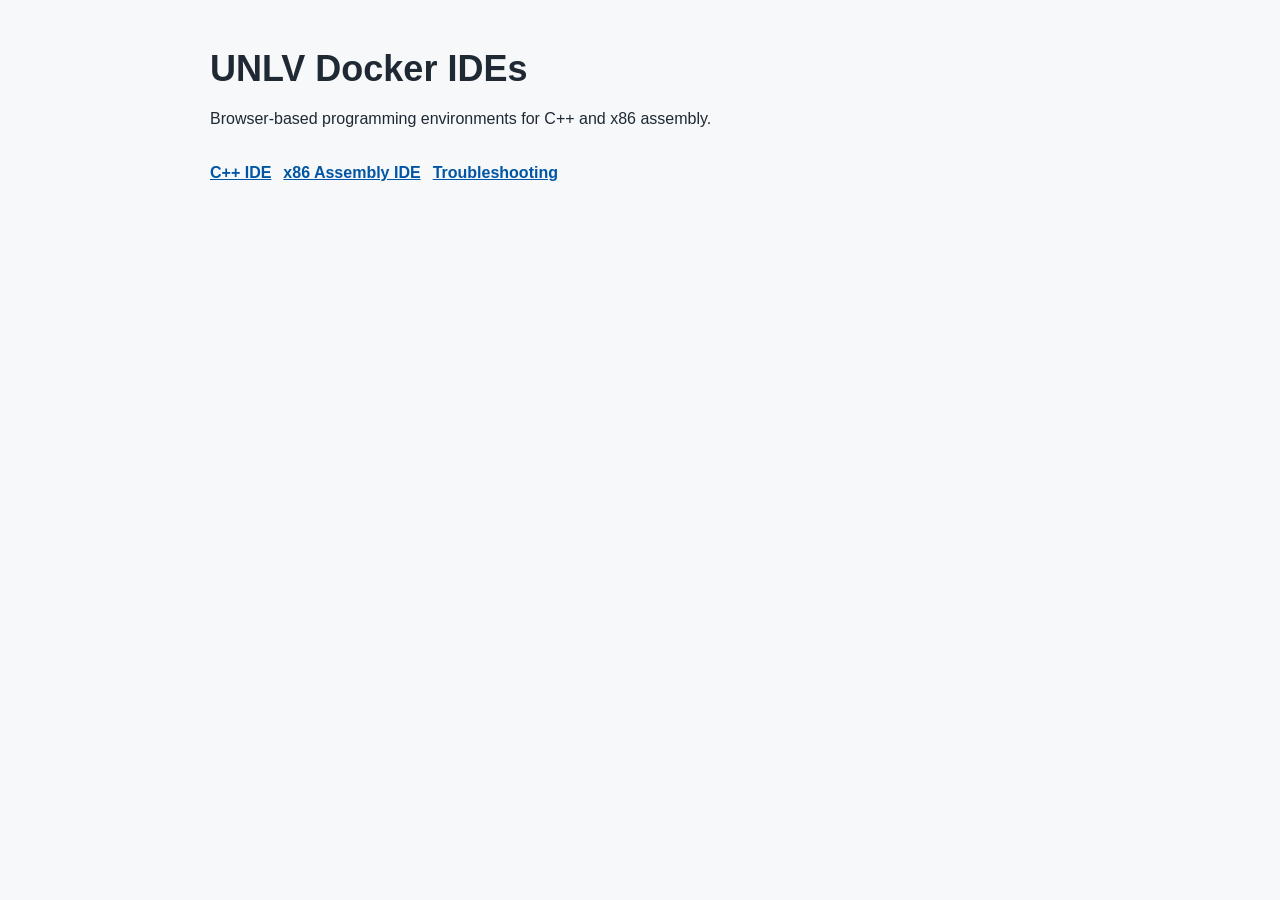
==== docs/index.html @ 0ccd1f43 "Initial UNLV Docker IDEs structure" ====
<!doctype html>
<html lang="en">
  <head>
    <meta charset="utf-8">
    <meta name="viewport" content="width=device-width, initial-scale=1">
    <title>UNLV Docker IDEs</title>
    <link rel="stylesheet" href="assets/styles.css">
  </head>
  <body>
    <main>
      <h1>UNLV Docker IDEs</h1>
      <p>Browser-based programming environments for C++ and x86 assembly.</p>
      <nav>
        <a href="cpp.html">C++ IDE</a>
        <a href="x86.html">x86 Assembly IDE</a>
        <a href="troubleshooting.html">Troubleshooting</a>
      </nav>
    </main>
  </body>
</html>
---- docs/assets/styles.css ----
body {
  margin: 0;
  font-family: Arial, sans-serif;
  color: #1f2933;
  background: #f6f8fa;
}

main {
  max-width: 860px;
  margin: 0 auto;
  padding: 48px 20px;
}

h1 {
  margin: 0 0 12px;
  font-size: 2.25rem;
}

h2 {
  margin-top: 32px;
}

p {
  line-height: 1.6;
}

nav {
  display: flex;
  flex-wrap: wrap;
  gap: 12px;
  margin-top: 32px;
}

a {
  color: #0055a4;
  font-weight: 700;
}

pre {
  overflow-x: auto;
  padding: 16px;
  border: 1px solid #d0d7de;
  background: #ffffff;
}

code {
  font-family: Menlo, Consolas, monospace;
}
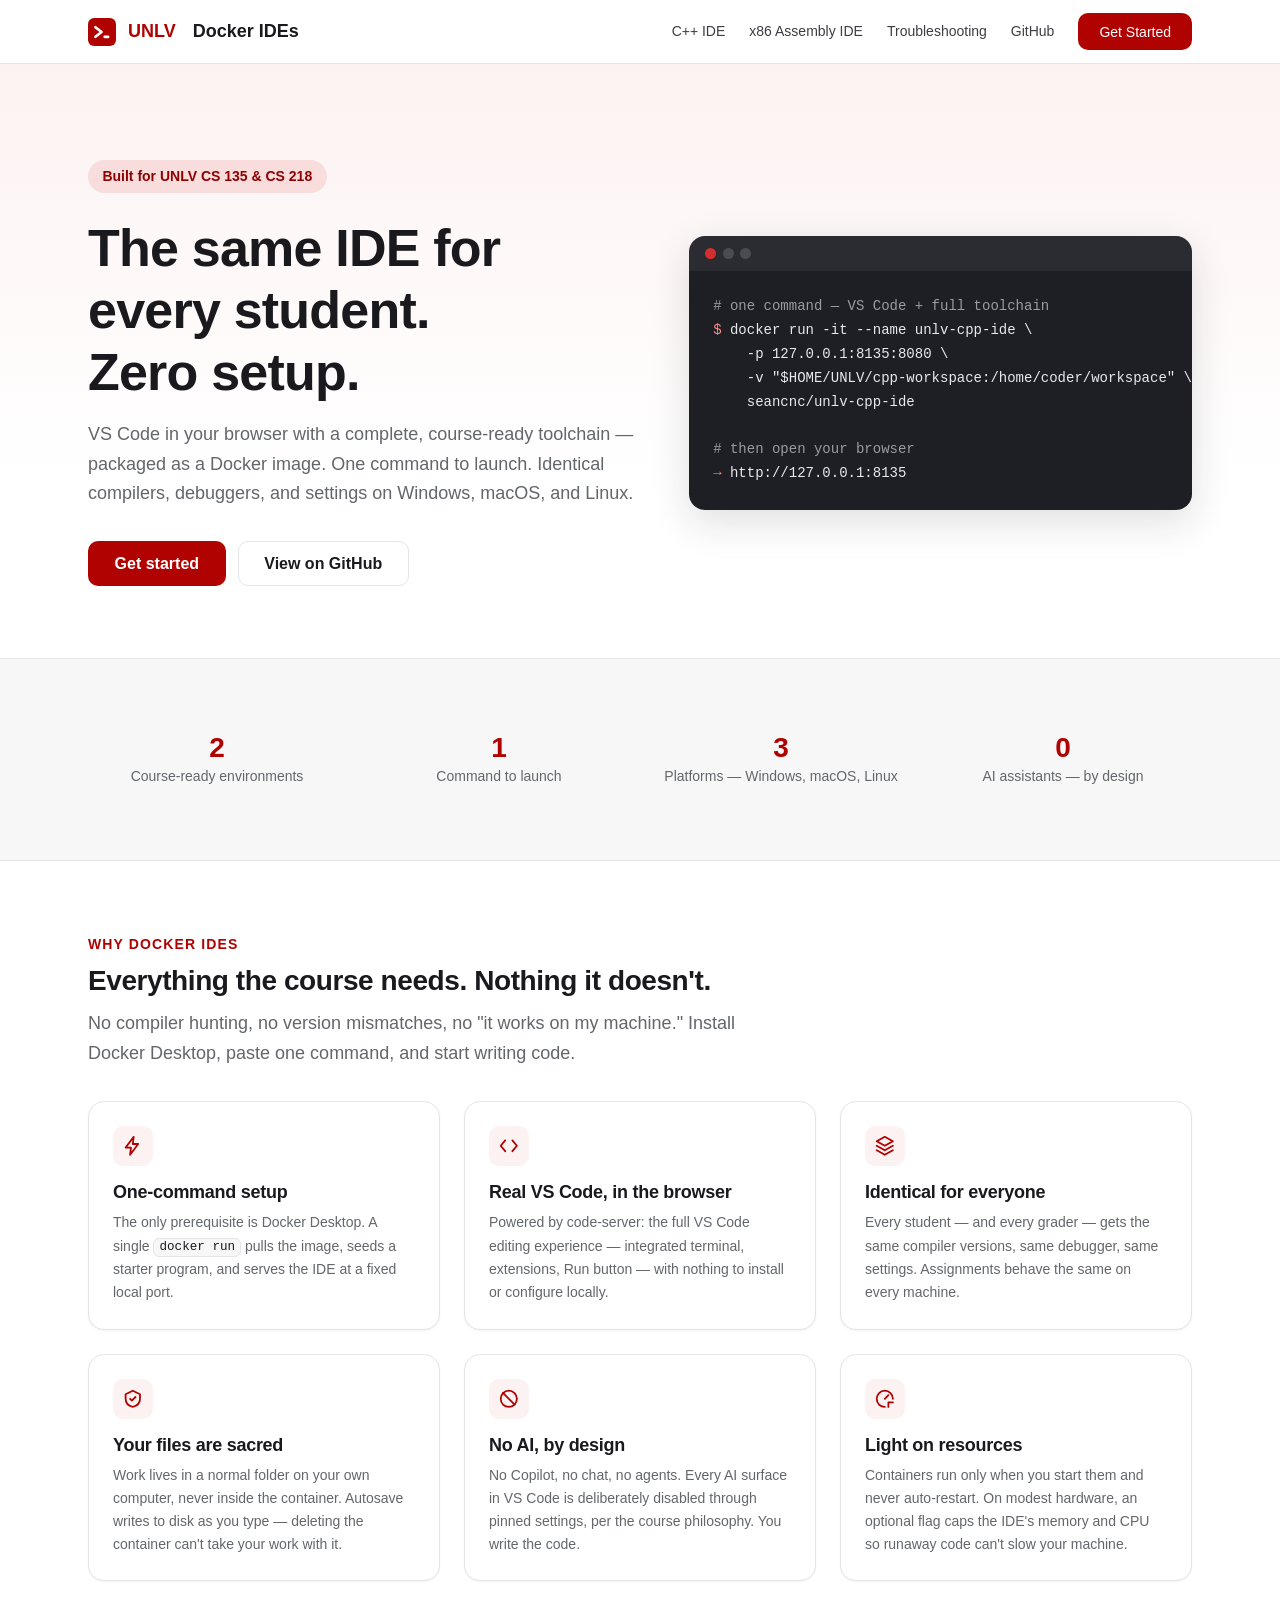
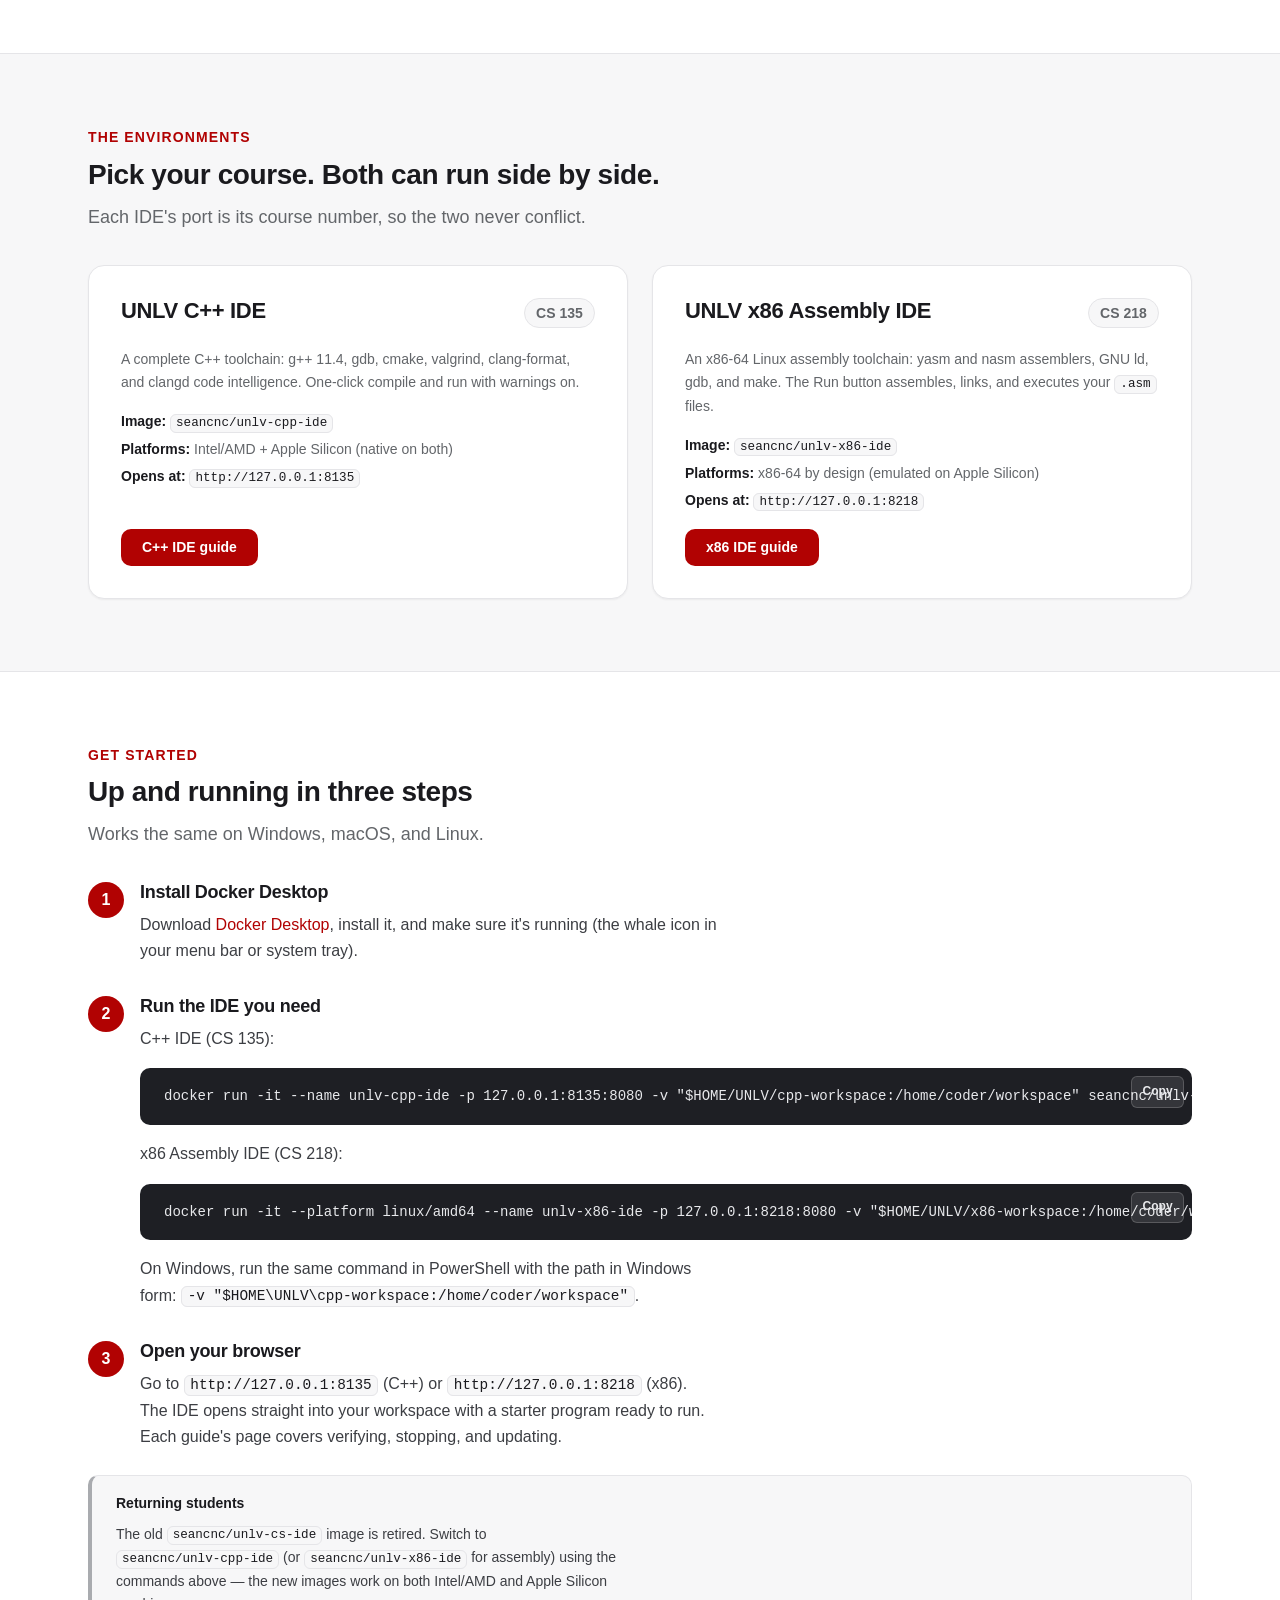
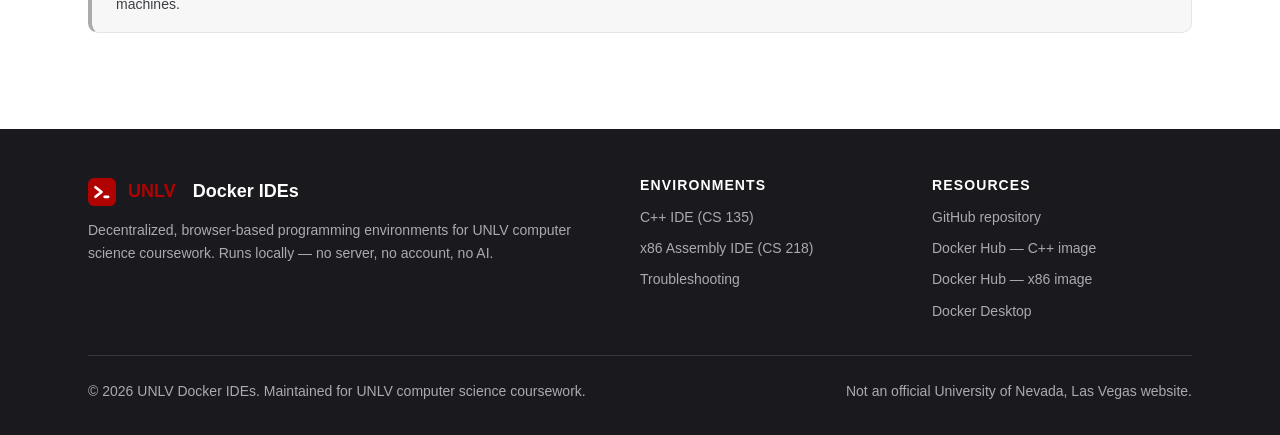
==== commit 2520d764: "Rebuild Pages site as UNLV-themed marketing/docs site Replace the four bare-bones pages with a B2B-S" ====
--- a/docs/index.html
+++ b/docs/index.html
@@ -3,19 +3,265 @@
   <head>
     <meta charset="utf-8">
     <meta name="viewport" content="width=device-width, initial-scale=1">
-    <title>UNLV Docker IDEs</title>
-    <link rel="stylesheet" href="assets/styles.css">
+    <title>UNLV Docker IDEs — Browser-based C++ and x86 Assembly environments</title>
+    <meta name="description" content="One-command, browser-based VS Code environments for UNLV computer science courses. Identical C++ and x86-64 assembly toolchains on Windows, macOS, and Linux.">
+    <meta name="theme-color" content="#b10202">
+    <link rel="icon" type="image/svg+xml" href="assets/img/favicon.svg">
+    <link rel="canonical" href="https://seancnc003.github.io/UNLVDockerIDEs/">
+    <meta property="og:type" content="website">
+    <meta property="og:title" content="UNLV Docker IDEs">
+    <meta property="og:description" content="One-command, browser-based VS Code environments for UNLV computer science courses.">
+    <meta property="og:url" content="https://seancnc003.github.io/UNLVDockerIDEs/">
+    <link rel="stylesheet" href="assets/css/tokens.css">
+    <link rel="stylesheet" href="assets/css/base.css">
+    <link rel="stylesheet" href="assets/css/components.css">
   </head>
   <body>
-    <main>
-      <h1>UNLV Docker IDEs</h1>
-      <p>Browser-based programming environments for C++ and x86 assembly.</p>
-      <nav>
-        <a href="cpp.html">C++ IDE</a>
-        <a href="x86.html">x86 Assembly IDE</a>
-        <a href="troubleshooting.html">Troubleshooting</a>
-      </nav>
+    <a class="skip-link" href="#main">Skip to content</a>
+
+    <header class="site-header">
+      <div class="container site-header__inner">
+        <a class="brand" href="index.html">
+          <svg class="brand__mark" viewBox="0 0 64 64" aria-hidden="true"><rect width="64" height="64" rx="14" fill="#b10202"/><path d="M17 21l14 11-14 11" stroke="#fff" stroke-width="6" fill="none" stroke-linecap="round" stroke-linejoin="round"/><rect x="35" y="40" width="14" height="6" rx="3" fill="#fff"/></svg>
+          <span>UNLV</span>&nbsp;Docker IDEs
+        </a>
+        <button class="nav-toggle" aria-expanded="false" aria-controls="site-nav">
+          <span class="visually-hidden">Menu</span>
+          <svg width="20" height="20" viewBox="0 0 24 24" fill="none" stroke="currentColor" stroke-width="2" stroke-linecap="round" aria-hidden="true"><path d="M4 7h16M4 12h16M4 17h16"/></svg>
+        </button>
+        <nav class="site-nav" id="site-nav" aria-label="Main">
+          <a href="cpp.html">C++ IDE</a>
+          <a href="x86.html">x86 Assembly IDE</a>
+          <a href="troubleshooting.html">Troubleshooting</a>
+          <a href="https://github.com/seancnc003/UNLVDockerIDEs">GitHub</a>
+          <a class="btn btn--primary" href="#get-started">Get Started</a>
+        </nav>
+      </div>
+    </header>
+
+    <main id="main">
+      <!-- Hero -->
+      <section class="hero">
+        <div class="container hero__inner">
+          <div>
+            <p class="badge">Built for UNLV CS 135 &amp; CS 218</p>
+            <h1>The same IDE for every student. Zero setup.</h1>
+            <p class="hero__lead">
+              VS Code in your browser with a complete, course-ready toolchain —
+              packaged as a Docker image. One command to launch. Identical
+              compilers, debuggers, and settings on Windows, macOS, and Linux.
+            </p>
+            <div class="hero__actions">
+              <a class="btn btn--primary btn--lg" href="#get-started">Get started</a>
+              <a class="btn btn--secondary btn--lg" href="https://github.com/seancnc003/UNLVDockerIDEs">View on GitHub</a>
+            </div>
+          </div>
+          <div class="terminal" role="img" aria-label="Terminal showing the single command that launches the C++ IDE">
+            <div class="terminal__bar" aria-hidden="true">
+              <span class="terminal__dot"></span>
+              <span class="terminal__dot"></span>
+              <span class="terminal__dot"></span>
+            </div>
+            <div class="terminal__body"><span class="comment"># one command — VS Code + full toolchain</span>
+<span class="prompt">$</span> docker run -it --name unlv-cpp-ide \
+    -p 127.0.0.1:8135:8080 \
+    -v "$HOME/UNLV/cpp-workspace:/home/coder/workspace" \
+    seancnc/unlv-cpp-ide
+
+<span class="comment"># then open your browser</span>
+<span class="prompt">→</span> http://127.0.0.1:8135</div>
+          </div>
+        </div>
+      </section>
+
+      <!-- Stats -->
+      <section class="section section--alt">
+        <div class="container stats">
+          <div class="stat">
+            <div class="stat__value">2</div>
+            <div class="stat__label">Course-ready environments</div>
+          </div>
+          <div class="stat">
+            <div class="stat__value">1</div>
+            <div class="stat__label">Command to launch</div>
+          </div>
+          <div class="stat">
+            <div class="stat__value">3</div>
+            <div class="stat__label">Platforms — Windows, macOS, Linux</div>
+          </div>
+          <div class="stat">
+            <div class="stat__value">0</div>
+            <div class="stat__label">AI assistants — by design</div>
+          </div>
+        </div>
+      </section>
+
+      <!-- Features -->
+      <section class="section">
+        <div class="container">
+          <p class="section__eyebrow">Why Docker IDEs</p>
+          <h2 class="section__title">Everything the course needs. Nothing it doesn't.</h2>
+          <p class="section__lead">
+            No compiler hunting, no version mismatches, no "it works on my machine."
+            Install Docker Desktop, paste one command, and start writing code.
+          </p>
+          <div class="grid grid--3">
+            <div class="card">
+              <div class="card__icon" aria-hidden="true">
+                <svg viewBox="0 0 24 24" fill="none" stroke="currentColor" stroke-width="2" stroke-linecap="round" stroke-linejoin="round"><path d="M13 2L4 14h6l-1 8 9-12h-6l1-8z"/></svg>
+              </div>
+              <h3>One-command setup</h3>
+              <p>The only prerequisite is Docker Desktop. A single <code>docker run</code> pulls the image, seeds a starter program, and serves the IDE at a fixed local port.</p>
+            </div>
+            <div class="card">
+              <div class="card__icon" aria-hidden="true">
+                <svg viewBox="0 0 24 24" fill="none" stroke="currentColor" stroke-width="2" stroke-linecap="round" stroke-linejoin="round"><path d="M8 6l-5 6 5 6M16 6l5 6-5 6"/></svg>
+              </div>
+              <h3>Real VS Code, in the browser</h3>
+              <p>Powered by code-server: the full VS Code editing experience — integrated terminal, extensions, Run button — with nothing to install or configure locally.</p>
+            </div>
+            <div class="card">
+              <div class="card__icon" aria-hidden="true">
+                <svg viewBox="0 0 24 24" fill="none" stroke="currentColor" stroke-width="2" stroke-linecap="round" stroke-linejoin="round"><path d="M12 2l9 5-9 5-9-5 9-5zM3 12l9 5 9-5M3 17l9 5 9-5"/></svg>
+              </div>
+              <h3>Identical for everyone</h3>
+              <p>Every student — and every grader — gets the same compiler versions, same debugger, same settings. Assignments behave the same on every machine.</p>
+            </div>
+            <div class="card">
+              <div class="card__icon" aria-hidden="true">
+                <svg viewBox="0 0 24 24" fill="none" stroke="currentColor" stroke-width="2" stroke-linecap="round" stroke-linejoin="round"><path d="M12 3l8 4v5c0 5-3.5 8-8 9-4.5-1-8-4-8-9V7l8-4z"/><path d="M9 12l2 2 4-4"/></svg>
+              </div>
+              <h3>Your files are sacred</h3>
+              <p>Work lives in a normal folder on your own computer, never inside the container. Autosave writes to disk as you type — deleting the container can't take your work with it.</p>
+            </div>
+            <div class="card">
+              <div class="card__icon" aria-hidden="true">
+                <svg viewBox="0 0 24 24" fill="none" stroke="currentColor" stroke-width="2" stroke-linecap="round" stroke-linejoin="round"><circle cx="12" cy="12" r="9"/><path d="M5.5 5.5l13 13"/></svg>
+              </div>
+              <h3>No AI, by design</h3>
+              <p>No Copilot, no chat, no agents. Every AI surface in VS Code is deliberately disabled through pinned settings, per the course philosophy. You write the code.</p>
+            </div>
+            <div class="card">
+              <div class="card__icon" aria-hidden="true">
+                <svg viewBox="0 0 24 24" fill="none" stroke="currentColor" stroke-width="2" stroke-linecap="round" stroke-linejoin="round"><path d="M12 21a9 9 0 119-9"/><path d="M12 12l4-4"/><path d="M21 16h-5v5"/></svg>
+              </div>
+              <h3>Light on resources</h3>
+              <p>Containers run only when you start them and never auto-restart. On modest hardware, an optional flag caps the IDE's memory and CPU so runaway code can't slow your machine.</p>
+            </div>
+          </div>
+        </div>
+      </section>
+
+      <!-- Products -->
+      <section class="section section--alt" id="environments">
+        <div class="container">
+          <p class="section__eyebrow">The Environments</p>
+          <h2 class="section__title">Pick your course. Both can run side by side.</h2>
+          <p class="section__lead">
+            Each IDE's port is its course number, so the two never conflict.
+          </p>
+          <div class="grid grid--2">
+            <div class="card product-card">
+              <div class="product-card__header">
+                <h3>UNLV C++ IDE</h3>
+                <span class="tag">CS 135</span>
+              </div>
+              <p>A complete C++ toolchain: g++ 11.4, gdb, cmake, valgrind, clang-format, and clangd code intelligence. One-click compile and run with warnings on.</p>
+              <ul class="product-card__specs">
+                <li><strong>Image:</strong> <code>seancnc/unlv-cpp-ide</code></li>
+                <li><strong>Platforms:</strong> Intel/AMD + Apple Silicon (native on both)</li>
+                <li><strong>Opens at:</strong> <code>http://127.0.0.1:8135</code></li>
+              </ul>
+              <a class="btn btn--primary" href="cpp.html">C++ IDE guide</a>
+            </div>
+            <div class="card product-card">
+              <div class="product-card__header">
+                <h3>UNLV x86 Assembly IDE</h3>
+                <span class="tag">CS 218</span>
+              </div>
+              <p>An x86-64 Linux assembly toolchain: yasm and nasm assemblers, GNU ld, gdb, and make. The Run button assembles, links, and executes your <code>.asm</code> files.</p>
+              <ul class="product-card__specs">
+                <li><strong>Image:</strong> <code>seancnc/unlv-x86-ide</code></li>
+                <li><strong>Platforms:</strong> x86-64 by design (emulated on Apple Silicon)</li>
+                <li><strong>Opens at:</strong> <code>http://127.0.0.1:8218</code></li>
+              </ul>
+              <a class="btn btn--primary" href="x86.html">x86 IDE guide</a>
+            </div>
+          </div>
+        </div>
+      </section>
+
+      <!-- Get started -->
+      <section class="section" id="get-started">
+        <div class="container">
+          <p class="section__eyebrow">Get Started</p>
+          <h2 class="section__title">Up and running in three steps</h2>
+          <p class="section__lead">Works the same on Windows, macOS, and Linux.</p>
+          <ol class="steps">
+            <li>
+              <h3>Install Docker Desktop</h3>
+              <p>Download <a href="https://www.docker.com/products/docker-desktop/">Docker Desktop</a>, install it, and make sure it's running (the whale icon in your menu bar or system tray).</p>
+            </li>
+            <li>
+              <h3>Run the IDE you need</h3>
+              <p>C++ IDE (CS 135):</p>
+              <div class="codeblock">
+                <pre><code>docker run -it --name unlv-cpp-ide -p 127.0.0.1:8135:8080 -v "$HOME/UNLV/cpp-workspace:/home/coder/workspace" seancnc/unlv-cpp-ide</code></pre>
+              </div>
+              <p>x86 Assembly IDE (CS 218):</p>
+              <div class="codeblock">
+                <pre><code>docker run -it --platform linux/amd64 --name unlv-x86-ide -p 127.0.0.1:8218:8080 -v "$HOME/UNLV/x86-workspace:/home/coder/workspace" seancnc/unlv-x86-ide</code></pre>
+              </div>
+              <p>On Windows, run the same command in PowerShell with the path in Windows form: <code>-v "$HOME\UNLV\cpp-workspace:/home/coder/workspace"</code>.</p>
+            </li>
+            <li>
+              <h3>Open your browser</h3>
+              <p>Go to <code>http://127.0.0.1:8135</code> (C++) or <code>http://127.0.0.1:8218</code> (x86). The IDE opens straight into your workspace with a starter program ready to run. Each guide's page covers verifying, stopping, and updating.</p>
+            </li>
+          </ol>
+          <div class="callout">
+            <p class="callout__title">Returning students</p>
+            <p>The old <code>seancnc/unlv-cs-ide</code> image is retired. Switch to <code>seancnc/unlv-cpp-ide</code> (or <code>seancnc/unlv-x86-ide</code> for assembly) using the commands above — the new images work on both Intel/AMD and Apple Silicon machines.</p>
+          </div>
+        </div>
+      </section>
     </main>
+
+    <footer class="site-footer">
+      <div class="container">
+        <div class="site-footer__grid">
+          <div>
+            <a class="brand" href="index.html">
+              <svg class="brand__mark" viewBox="0 0 64 64" aria-hidden="true"><rect width="64" height="64" rx="14" fill="#b10202"/><path d="M17 21l14 11-14 11" stroke="#fff" stroke-width="6" fill="none" stroke-linecap="round" stroke-linejoin="round"/><rect x="35" y="40" width="14" height="6" rx="3" fill="#fff"/></svg>
+              <span>UNLV</span>&nbsp;Docker IDEs
+            </a>
+            <p>Decentralized, browser-based programming environments for UNLV computer science coursework. Runs locally — no server, no account, no AI.</p>
+          </div>
+          <div>
+            <h3>Environments</h3>
+            <ul>
+              <li><a href="cpp.html">C++ IDE (CS 135)</a></li>
+              <li><a href="x86.html">x86 Assembly IDE (CS 218)</a></li>
+              <li><a href="troubleshooting.html">Troubleshooting</a></li>
+            </ul>
+          </div>
+          <div>
+            <h3>Resources</h3>
+            <ul>
+              <li><a href="https://github.com/seancnc003/UNLVDockerIDEs">GitHub repository</a></li>
+              <li><a href="https://hub.docker.com/r/seancnc/unlv-cpp-ide">Docker Hub — C++ image</a></li>
+              <li><a href="https://hub.docker.com/r/seancnc/unlv-x86-ide">Docker Hub — x86 image</a></li>
+              <li><a href="https://www.docker.com/products/docker-desktop/">Docker Desktop</a></li>
+            </ul>
+          </div>
+        </div>
+        <div class="site-footer__legal">
+          <p>© <span id="year">2026</span> UNLV Docker IDEs. Maintained for UNLV computer science coursework.</p>
+          <p>Not an official University of Nevada, Las Vegas website.</p>
+        </div>
+      </div>
+    </footer>
+
+    <script src="assets/js/main.js"></script>
   </body>
 </html>
-
--- a/docs/assets/css/tokens.css
+++ b/docs/assets/css/tokens.css
@@ -0,0 +1,76 @@
+/* ==========================================================================
+   Design tokens — single source of truth for color, type, spacing, elevation.
+   UNLV palette: Scarlet #B10202, Gray #63666A.
+   ========================================================================== */
+
+:root {
+  /* Brand */
+  --scarlet-700: #8e0202;
+  --scarlet-600: #b10202;
+  --scarlet-500: #d32f2f;
+  --scarlet-100: #f9dcdc;
+  --scarlet-050: #fdf2f2;
+
+  /* Neutrals */
+  --ink-900: #1a1a1e;
+  --ink-700: #3c3e43;
+  --ink-500: #63666a;
+  --ink-300: #a9abaf;
+  --line-200: #e5e5e8;
+  --surface-100: #f7f7f8;
+  --surface-000: #ffffff;
+
+  /* Code blocks (always dark) */
+  --code-bg: #1e1f24;
+  --code-ink: #e8e9ec;
+  --code-muted: #9a9ca3;
+  --code-accent: #ff8a80;
+
+  /* Semantic */
+  --color-primary: var(--scarlet-600);
+  --color-primary-hover: var(--scarlet-700);
+  --color-bg: var(--surface-000);
+  --color-bg-alt: var(--surface-100);
+  --color-text: var(--ink-700);
+  --color-heading: var(--ink-900);
+  --color-muted: var(--ink-500);
+  --color-border: var(--line-200);
+
+  /* Type */
+  --font-sans: -apple-system, BlinkMacSystemFont, "Segoe UI", Roboto,
+    "Helvetica Neue", Arial, sans-serif;
+  --font-mono: ui-monospace, "SF Mono", SFMono-Regular, Menlo, Consolas,
+    "Liberation Mono", monospace;
+  --text-sm: 0.875rem;
+  --text-base: 1rem;
+  --text-lg: 1.125rem;
+  --text-xl: 1.375rem;
+  --text-2xl: 1.75rem;
+  --text-hero: clamp(2.1rem, 4.5vw, 3.25rem);
+  --leading-body: 1.65;
+  --leading-tight: 1.2;
+
+  /* Space (4px scale) */
+  --space-1: 0.25rem;
+  --space-2: 0.5rem;
+  --space-3: 0.75rem;
+  --space-4: 1rem;
+  --space-5: 1.5rem;
+  --space-6: 2rem;
+  --space-7: 3rem;
+  --space-8: 4.5rem;
+  --space-9: 6rem;
+
+  /* Shape & elevation */
+  --radius-sm: 6px;
+  --radius-md: 10px;
+  --radius-lg: 16px;
+  --radius-pill: 999px;
+  --shadow-sm: 0 1px 2px rgba(26, 26, 30, 0.06);
+  --shadow-md: 0 4px 16px rgba(26, 26, 30, 0.08);
+  --shadow-lg: 0 12px 40px rgba(26, 26, 30, 0.14);
+
+  /* Layout */
+  --container-max: 72rem;
+  --header-height: 4rem;
+}
--- a/docs/assets/css/base.css
+++ b/docs/assets/css/base.css
@@ -0,0 +1,199 @@
+/* ==========================================================================
+   Base — reset, typography, layout primitives. No component styles here.
+   ========================================================================== */
+
+*,
+*::before,
+*::after {
+  box-sizing: border-box;
+}
+
+* {
+  margin: 0;
+}
+
+html {
+  scroll-behavior: smooth;
+  scroll-padding-top: calc(var(--header-height) + 1rem);
+}
+
+body {
+  font-family: var(--font-sans);
+  font-size: var(--text-base);
+  line-height: var(--leading-body);
+  color: var(--color-text);
+  background: var(--color-bg);
+  -webkit-font-smoothing: antialiased;
+  text-rendering: optimizeLegibility;
+}
+
+h1,
+h2,
+h3,
+h4 {
+  color: var(--color-heading);
+  line-height: var(--leading-tight);
+  font-weight: 700;
+  letter-spacing: -0.015em;
+  text-wrap: balance;
+}
+
+p {
+  max-width: 65ch;
+}
+
+a {
+  color: var(--color-primary);
+  text-decoration: none;
+}
+
+a:hover {
+  text-decoration: underline;
+}
+
+img,
+svg {
+  display: block;
+  max-width: 100%;
+}
+
+code,
+pre {
+  font-family: var(--font-mono);
+  font-size: 0.9em;
+}
+
+/* Inline code only — block code is styled in components.css */
+:not(pre) > code {
+  background: var(--color-bg-alt);
+  border: 1px solid var(--color-border);
+  border-radius: var(--radius-sm);
+  padding: 0.1em 0.4em;
+  color: var(--color-heading);
+  white-space: nowrap;
+}
+
+ul,
+ol {
+  padding-left: 1.25rem;
+}
+
+table {
+  border-collapse: collapse;
+  width: 100%;
+}
+
+button {
+  font: inherit;
+  cursor: pointer;
+}
+
+:focus-visible {
+  outline: 2px solid var(--color-primary);
+  outline-offset: 2px;
+  border-radius: var(--radius-sm);
+}
+
+@media (prefers-reduced-motion: reduce) {
+  html {
+    scroll-behavior: auto;
+  }
+  *,
+  *::before,
+  *::after {
+    animation: none !important;
+    transition: none !important;
+  }
+}
+
+/* Layout primitives
+   ========================================================================== */
+
+.container {
+  max-width: var(--container-max);
+  margin-inline: auto;
+  padding-inline: var(--space-5);
+}
+
+.section {
+  padding-block: var(--space-8);
+}
+
+.section--alt {
+  background: var(--color-bg-alt);
+  border-block: 1px solid var(--color-border);
+}
+
+.section__eyebrow {
+  color: var(--color-primary);
+  font-size: var(--text-sm);
+  font-weight: 700;
+  text-transform: uppercase;
+  letter-spacing: 0.08em;
+  margin-bottom: var(--space-2);
+}
+
+.section__title {
+  font-size: var(--text-2xl);
+  margin-bottom: var(--space-3);
+}
+
+.section__lead {
+  color: var(--color-muted);
+  font-size: var(--text-lg);
+  margin-bottom: var(--space-6);
+}
+
+.grid {
+  display: grid;
+  gap: var(--space-5);
+}
+
+/* minmax(0, …) everywhere: a grid child's min-width defaults to its content
+   width, so one long code line would otherwise blow the track past the
+   container and force horizontal page scroll. */
+.grid > * {
+  min-width: 0;
+}
+
+@media (min-width: 40rem) {
+  .grid--2 {
+    grid-template-columns: repeat(2, minmax(0, 1fr));
+  }
+  .grid--3 {
+    grid-template-columns: repeat(2, minmax(0, 1fr));
+  }
+}
+
+@media (min-width: 60rem) {
+  .grid--3 {
+    grid-template-columns: repeat(3, minmax(0, 1fr));
+  }
+}
+
+/* Accessibility helpers
+   ========================================================================== */
+
+.skip-link {
+  position: absolute;
+  left: -9999px;
+  top: 0;
+  z-index: 100;
+  background: var(--color-primary);
+  color: #fff;
+  padding: var(--space-2) var(--space-4);
+  border-radius: 0 0 var(--radius-sm) 0;
+}
+
+.skip-link:focus {
+  left: 0;
+}
+
+.visually-hidden {
+  position: absolute;
+  width: 1px;
+  height: 1px;
+  overflow: hidden;
+  clip: rect(0 0 0 0);
+  white-space: nowrap;
+}
--- a/docs/assets/css/components.css
+++ b/docs/assets/css/components.css
@@ -0,0 +1,723 @@
+/* ==========================================================================
+   Components — header, buttons, hero, cards, code blocks, callouts,
+   tables, steps, footer. One block per component, alphabetical-ish by flow.
+   ========================================================================== */
+
+/* Header / navigation
+   ========================================================================== */
+
+.site-header {
+  position: sticky;
+  top: 0;
+  z-index: 50;
+  height: var(--header-height);
+  background: rgba(255, 255, 255, 0.92);
+  backdrop-filter: blur(8px);
+  border-bottom: 1px solid var(--color-border);
+}
+
+.site-header__inner {
+  height: 100%;
+  display: flex;
+  align-items: center;
+  justify-content: space-between;
+  gap: var(--space-4);
+}
+
+.brand {
+  display: flex;
+  align-items: center;
+  gap: var(--space-3);
+  color: var(--color-heading);
+  font-weight: 700;
+  font-size: var(--text-lg);
+  white-space: nowrap;
+}
+
+.brand:hover {
+  text-decoration: none;
+}
+
+.brand__mark {
+  width: 1.75rem;
+  height: 1.75rem;
+  flex: none;
+}
+
+.brand span {
+  color: var(--color-primary);
+}
+
+.site-nav {
+  display: flex;
+  align-items: center;
+  gap: var(--space-5);
+}
+
+.site-nav a {
+  color: var(--color-text);
+  font-weight: 500;
+  font-size: var(--text-sm);
+}
+
+.site-nav a:hover {
+  color: var(--color-heading);
+  text-decoration: none;
+}
+
+.site-nav a[aria-current="page"] {
+  color: var(--color-primary);
+  font-weight: 700;
+}
+
+/* Beat the .site-nav a color rule, which otherwise wins on specificity */
+.site-nav a.btn--primary {
+  color: #fff;
+}
+
+.site-nav a.btn--primary:hover {
+  color: #fff;
+}
+
+.nav-toggle {
+  display: none;
+  background: none;
+  border: 1px solid var(--color-border);
+  border-radius: var(--radius-sm);
+  padding: var(--space-2);
+  color: var(--color-heading);
+}
+
+@media (max-width: 47.99rem) {
+  .nav-toggle {
+    display: inline-flex;
+  }
+
+  .site-nav {
+    position: absolute;
+    top: var(--header-height);
+    left: 0;
+    right: 0;
+    flex-direction: column;
+    align-items: stretch;
+    gap: 0;
+    background: var(--color-bg);
+    border-bottom: 1px solid var(--color-border);
+    box-shadow: var(--shadow-md);
+    display: none;
+  }
+
+  .site-nav.is-open {
+    display: flex;
+  }
+
+  .site-nav a {
+    padding: var(--space-4) var(--space-5);
+    border-top: 1px solid var(--color-border);
+  }
+
+  .site-nav .btn {
+    margin: var(--space-4) var(--space-5);
+  }
+}
+
+/* Buttons
+   ========================================================================== */
+
+.btn {
+  display: inline-flex;
+  align-items: center;
+  justify-content: center;
+  gap: var(--space-2);
+  padding: 0.65rem 1.25rem;
+  border-radius: var(--radius-md);
+  border: 1px solid transparent;
+  font-weight: 600;
+  font-size: var(--text-sm);
+  line-height: 1;
+  transition: background-color 0.15s ease, border-color 0.15s ease;
+}
+
+.btn:hover {
+  text-decoration: none;
+}
+
+.btn--primary {
+  background: var(--color-primary);
+  color: #fff;
+}
+
+.btn--primary:hover {
+  background: var(--color-primary-hover);
+}
+
+.btn--secondary {
+  background: var(--color-bg);
+  color: var(--color-heading);
+  border-color: var(--color-border);
+}
+
+.btn--secondary:hover {
+  border-color: var(--ink-300);
+}
+
+.btn--lg {
+  padding: 0.85rem 1.6rem;
+  font-size: var(--text-base);
+}
+
+/* Hero
+   ========================================================================== */
+
+.hero {
+  padding-block: var(--space-9) var(--space-8);
+  background: linear-gradient(180deg, var(--scarlet-050) 0%, var(--color-bg) 70%);
+}
+
+.hero__inner {
+  display: grid;
+  gap: var(--space-7);
+  align-items: center;
+}
+
+.hero__inner > * {
+  min-width: 0;
+}
+
+@media (min-width: 60rem) {
+  .hero__inner {
+    grid-template-columns: minmax(0, 1.1fr) minmax(0, 1fr);
+  }
+}
+
+.hero h1 {
+  font-size: var(--text-hero);
+  margin-bottom: var(--space-4);
+}
+
+.hero__lead {
+  font-size: var(--text-lg);
+  color: var(--color-muted);
+  margin-bottom: var(--space-6);
+}
+
+.hero__actions {
+  display: flex;
+  flex-wrap: wrap;
+  gap: var(--space-3);
+}
+
+.badge {
+  display: inline-flex;
+  align-items: center;
+  gap: var(--space-2);
+  background: var(--scarlet-100);
+  color: var(--scarlet-700);
+  font-size: var(--text-sm);
+  font-weight: 600;
+  border-radius: var(--radius-pill);
+  padding: 0.3rem 0.9rem;
+  margin-bottom: var(--space-5);
+}
+
+/* Terminal mock (hero art)
+   ========================================================================== */
+
+.terminal {
+  background: var(--code-bg);
+  border-radius: var(--radius-lg);
+  box-shadow: var(--shadow-lg);
+  overflow: hidden;
+  font-family: var(--font-mono);
+  font-size: var(--text-sm);
+}
+
+.terminal__bar {
+  display: flex;
+  align-items: center;
+  gap: 0.4rem;
+  padding: var(--space-3) var(--space-4);
+  background: rgba(255, 255, 255, 0.06);
+}
+
+.terminal__dot {
+  width: 0.7rem;
+  height: 0.7rem;
+  border-radius: 50%;
+  background: var(--ink-500);
+  opacity: 0.55;
+}
+
+.terminal__dot:first-child {
+  background: var(--scarlet-500);
+  opacity: 1;
+}
+
+.terminal__body {
+  padding: var(--space-5);
+  color: var(--code-ink);
+  line-height: 1.7;
+  white-space: pre;
+  overflow-x: auto;
+}
+
+.terminal__body .prompt {
+  color: var(--code-accent);
+  user-select: none;
+}
+
+.terminal__body .comment {
+  color: var(--code-muted);
+}
+
+/* Stats strip
+   ========================================================================== */
+
+.stats {
+  display: grid;
+  grid-template-columns: repeat(2, minmax(0, 1fr));
+  gap: var(--space-5);
+  text-align: center;
+}
+
+@media (min-width: 48rem) {
+  .stats {
+    grid-template-columns: repeat(4, minmax(0, 1fr));
+  }
+}
+
+.stat__value {
+  font-size: var(--text-2xl);
+  font-weight: 800;
+  color: var(--color-primary);
+  line-height: var(--leading-tight);
+}
+
+.stat__label {
+  color: var(--color-muted);
+  font-size: var(--text-sm);
+}
+
+/* Cards
+   ========================================================================== */
+
+.card {
+  background: var(--color-bg);
+  border: 1px solid var(--color-border);
+  border-radius: var(--radius-lg);
+  padding: var(--space-5);
+  box-shadow: var(--shadow-sm);
+}
+
+.card h3 {
+  font-size: var(--text-lg);
+  margin-bottom: var(--space-2);
+}
+
+.card > p {
+  color: var(--color-muted);
+  font-size: var(--text-sm);
+}
+
+.card__icon {
+  width: 2.5rem;
+  height: 2.5rem;
+  display: flex;
+  align-items: center;
+  justify-content: center;
+  background: var(--scarlet-050);
+  color: var(--color-primary);
+  border-radius: var(--radius-md);
+  margin-bottom: var(--space-4);
+}
+
+.card__icon svg {
+  width: 1.35rem;
+  height: 1.35rem;
+}
+
+/* Product cards */
+
+.product-card {
+  display: flex;
+  flex-direction: column;
+  gap: var(--space-4);
+  padding: var(--space-6);
+}
+
+.product-card__header {
+  display: flex;
+  align-items: baseline;
+  justify-content: space-between;
+  gap: var(--space-3);
+  flex-wrap: wrap;
+}
+
+.product-card h3 {
+  font-size: var(--text-xl);
+}
+
+.product-card .tag {
+  font-size: var(--text-sm);
+  font-weight: 600;
+  color: var(--color-muted);
+  background: var(--color-bg-alt);
+  border: 1px solid var(--color-border);
+  border-radius: var(--radius-pill);
+  padding: 0.15rem 0.7rem;
+  white-space: nowrap;
+}
+
+.product-card__specs {
+  font-size: var(--text-sm);
+  color: var(--color-muted);
+  display: grid;
+  gap: var(--space-1);
+  padding: 0;
+  margin: 0;
+  list-style: none;
+}
+
+.product-card__specs strong {
+  color: var(--color-heading);
+}
+
+.product-card .btn {
+  align-self: flex-start;
+  margin-top: auto;
+}
+
+/* Code blocks + copy button
+   ========================================================================== */
+
+.codeblock {
+  position: relative;
+  margin-block: var(--space-4);
+}
+
+.codeblock pre {
+  background: var(--code-bg);
+  color: var(--code-ink);
+  border-radius: var(--radius-md);
+  padding: var(--space-4) var(--space-5);
+  overflow-x: auto;
+  line-height: 1.7;
+}
+
+.codeblock code {
+  font-size: var(--text-sm);
+}
+
+.copy-btn {
+  position: absolute;
+  top: var(--space-2);
+  right: var(--space-2);
+  background: rgba(255, 255, 255, 0.1);
+  color: var(--code-ink);
+  border: 1px solid rgba(255, 255, 255, 0.18);
+  border-radius: var(--radius-sm);
+  padding: 0.3rem 0.65rem;
+  font-size: 0.75rem;
+  font-weight: 600;
+  transition: background-color 0.15s ease;
+}
+
+.copy-btn:hover {
+  background: rgba(255, 255, 255, 0.22);
+}
+
+.copy-btn.is-copied {
+  background: var(--scarlet-600);
+  border-color: var(--scarlet-600);
+  color: #fff;
+}
+
+/* Callouts
+   ========================================================================== */
+
+.callout {
+  border-radius: var(--radius-md);
+  border: 1px solid var(--color-border);
+  border-left: 4px solid var(--ink-300);
+  background: var(--color-bg-alt);
+  padding: var(--space-4) var(--space-5);
+  margin-block: var(--space-5);
+}
+
+.callout p {
+  font-size: var(--text-sm);
+}
+
+.callout p + p {
+  margin-top: var(--space-2);
+}
+
+.callout__title {
+  font-weight: 700;
+  color: var(--color-heading);
+  margin-bottom: var(--space-1);
+}
+
+.callout--danger {
+  border-left-color: var(--scarlet-600);
+  background: var(--scarlet-050);
+}
+
+.callout--danger .callout__title {
+  color: var(--scarlet-700);
+}
+
+/* Spec table
+   ========================================================================== */
+
+.spec-table {
+  border: 1px solid var(--color-border);
+  border-radius: var(--radius-md);
+  overflow: hidden;
+  font-size: var(--text-sm);
+  margin-block: var(--space-5);
+}
+
+.spec-table table {
+  margin: 0;
+}
+
+.spec-table th,
+.spec-table td {
+  text-align: left;
+  padding: var(--space-3) var(--space-4);
+  border-top: 1px solid var(--color-border);
+  vertical-align: top;
+}
+
+.spec-table tr:first-child th,
+.spec-table tr:first-child td {
+  border-top: none;
+}
+
+.spec-table th {
+  width: 11rem;
+  color: var(--color-heading);
+  font-weight: 600;
+  background: var(--color-bg-alt);
+}
+
+/* Steps
+   ========================================================================== */
+
+.steps {
+  list-style: none;
+  padding: 0;
+  counter-reset: step;
+  display: grid;
+  grid-template-columns: minmax(0, 1fr);
+  gap: var(--space-6);
+}
+
+.steps > li {
+  counter-increment: step;
+  position: relative;
+  padding-left: 3.25rem;
+}
+
+.steps > li::before {
+  content: counter(step);
+  position: absolute;
+  left: 0;
+  top: 0;
+  width: 2.25rem;
+  height: 2.25rem;
+  display: flex;
+  align-items: center;
+  justify-content: center;
+  background: var(--color-primary);
+  color: #fff;
+  font-weight: 700;
+  border-radius: 50%;
+}
+
+.steps h3 {
+  font-size: var(--text-lg);
+  margin-bottom: var(--space-2);
+}
+
+/* Page hero (interior pages)
+   ========================================================================== */
+
+.page-hero {
+  padding-block: var(--space-8) var(--space-6);
+  background: linear-gradient(180deg, var(--scarlet-050) 0%, var(--color-bg) 100%);
+  border-bottom: 1px solid var(--color-border);
+}
+
+.page-hero h1 {
+  font-size: clamp(1.9rem, 3.5vw, 2.6rem);
+  margin-bottom: var(--space-3);
+}
+
+.page-hero p {
+  color: var(--color-muted);
+  font-size: var(--text-lg);
+}
+
+/* Prose sections on interior pages */
+
+.prose {
+  max-width: 46rem;
+}
+
+.prose h2 {
+  font-size: var(--text-xl);
+  margin: var(--space-7) 0 var(--space-3);
+  padding-top: var(--space-5);
+  border-top: 1px solid var(--color-border);
+}
+
+.prose h2:first-child {
+  margin-top: 0;
+  padding-top: 0;
+  border-top: none;
+}
+
+.prose p + p {
+  margin-top: var(--space-3);
+}
+
+.prose ul {
+  margin-block: var(--space-3);
+  display: grid;
+  gap: var(--space-2);
+}
+
+/* Troubleshooting entries
+   ========================================================================== */
+
+.issue {
+  border: 1px solid var(--color-border);
+  border-radius: var(--radius-lg);
+  padding: var(--space-5) var(--space-6);
+  margin-bottom: var(--space-5);
+  background: var(--color-bg);
+  box-shadow: var(--shadow-sm);
+}
+
+.issue h2 {
+  font-size: var(--text-lg);
+  margin-bottom: var(--space-2);
+}
+
+.issue p + p {
+  margin-top: var(--space-3);
+}
+
+/* CTA band
+   ========================================================================== */
+
+.cta-band {
+  background: var(--scarlet-600);
+  color: #fff;
+  padding-block: var(--space-8);
+  text-align: center;
+}
+
+.cta-band h2 {
+  color: #fff;
+  font-size: var(--text-2xl);
+  margin-bottom: var(--space-3);
+}
+
+.cta-band p {
+  color: rgba(255, 255, 255, 0.85);
+  margin: 0 auto var(--space-5);
+}
+
+.cta-band .btn--primary {
+  background: #fff;
+  color: var(--scarlet-700);
+}
+
+.cta-band .btn--primary:hover {
+  background: var(--scarlet-050);
+}
+
+/* Footer
+   ========================================================================== */
+
+.site-footer {
+  background: var(--ink-900);
+  color: var(--ink-300);
+  padding-block: var(--space-7) var(--space-6);
+  font-size: var(--text-sm);
+}
+
+.site-footer__grid {
+  display: grid;
+  gap: var(--space-6);
+  margin-bottom: var(--space-6);
+}
+
+@media (min-width: 48rem) {
+  .site-footer__grid {
+    grid-template-columns: minmax(0, 2fr) minmax(0, 1fr) minmax(0, 1fr);
+  }
+}
+
+.site-footer .brand {
+  color: #fff;
+  margin-bottom: var(--space-3);
+}
+
+.site-footer h3 {
+  color: #fff;
+  font-size: var(--text-sm);
+  text-transform: uppercase;
+  letter-spacing: 0.08em;
+  margin-bottom: var(--space-3);
+}
+
+.site-footer ul {
+  list-style: none;
+  padding: 0;
+  display: grid;
+  gap: var(--space-2);
+}
+
+.site-footer a {
+  color: var(--ink-300);
+}
+
+.site-footer a:hover {
+  color: #fff;
+}
+
+.site-footer__legal {
+  border-top: 1px solid rgba(255, 255, 255, 0.12);
+  padding-top: var(--space-5);
+  display: flex;
+  flex-wrap: wrap;
+  gap: var(--space-3);
+  justify-content: space-between;
+}
+
+/* 404
+   ========================================================================== */
+
+.error-page {
+  min-height: 60vh;
+  display: flex;
+  flex-direction: column;
+  align-items: center;
+  justify-content: center;
+  text-align: center;
+  padding-block: var(--space-9);
+}
+
+.error-page h1 {
+  font-size: var(--text-hero);
+  margin-bottom: var(--space-3);
+}
+
+.error-page p {
+  color: var(--color-muted);
+  margin-bottom: var(--space-5);
+}
